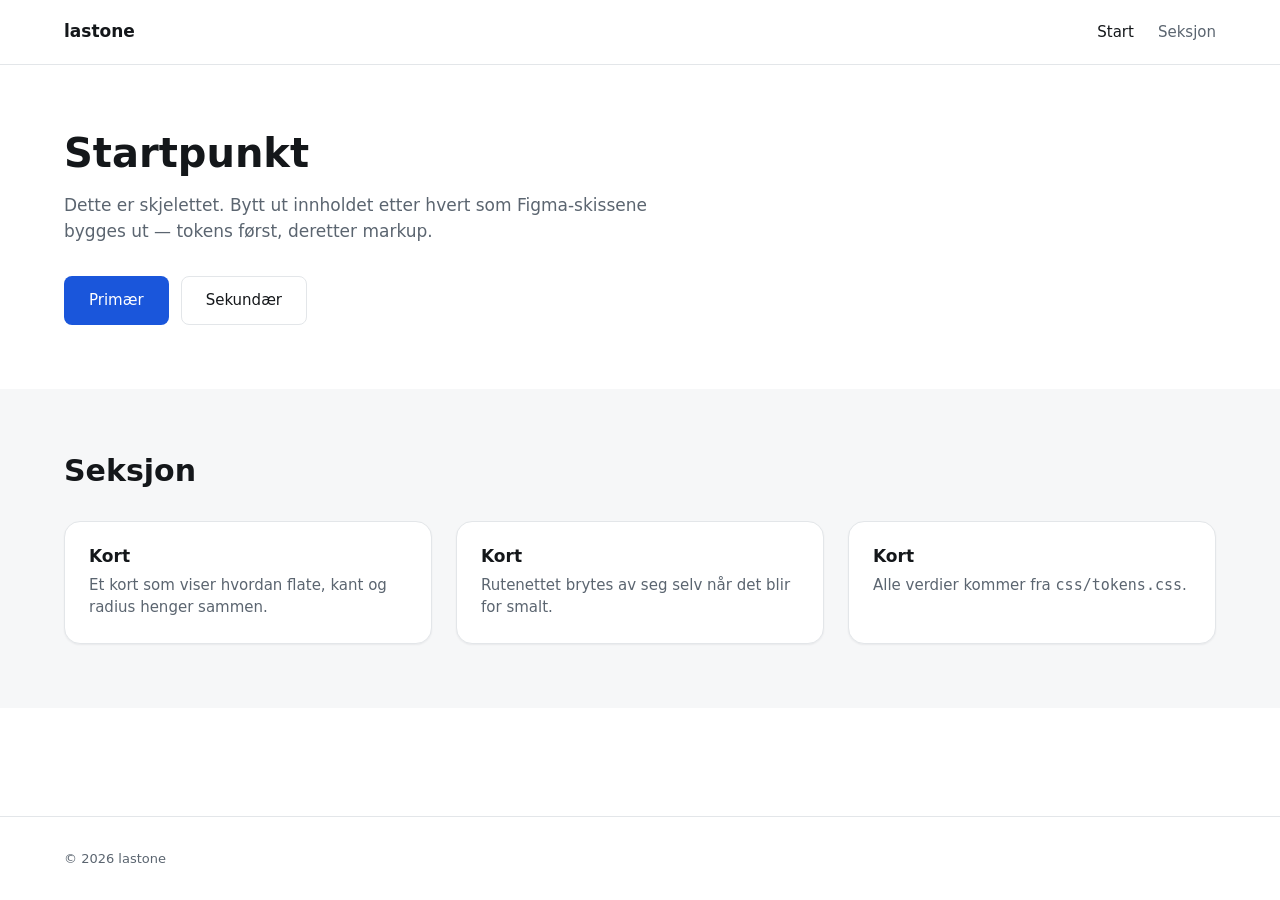
==== index.html @ d3afb503 "chore: scaffold plain HTML/CSS site No build step: index.html plus three stylesheets. tokens.css hol" ====
<!doctype html>
<html lang="no">
  <head>
    <meta charset="utf-8" />
    <meta name="viewport" content="width=device-width, initial-scale=1" />
    <title>lastone</title>
    <meta name="description" content="" />

    <link rel="stylesheet" href="css/tokens.css" />
    <link rel="stylesheet" href="css/base.css" />
    <link rel="stylesheet" href="css/styles.css" />
  </head>
  <body>
    <div class="page">
      <a class="skip-link" href="#main">Hopp til innhold</a>

      <header class="site-header">
        <div class="container site-header__inner">
          <a class="site-header__logo" href="/">lastone</a>
          <nav class="site-nav" aria-label="Hovedmeny">
            <a href="#main" aria-current="page">Start</a>
            <a href="#seksjon">Seksjon</a>
          </nav>
        </div>
      </header>

      <main class="site-main" id="main">
        <!-- Replace everything below with the sections from the Figma sketch.
             One <section> per Figma frame, each with an accessible name. -->
        <section class="hero" aria-labelledby="hero-title">
          <div class="container">
            <h1 id="hero-title">Startpunkt</h1>
            <p class="hero__lead">
              Dette er skjelettet. Bytt ut innholdet etter hvert som
              Figma-skissene bygges ut — tokens først, deretter markup.
            </p>
            <div class="hero__actions">
              <a class="button button--primary" href="#seksjon">Primær</a>
              <a class="button button--secondary" href="#seksjon">Sekundær</a>
            </div>
          </div>
        </section>

        <section class="section section--subtle" aria-labelledby="seksjon-title" id="seksjon">
          <div class="container">
            <h2 id="seksjon-title">Seksjon</h2>
            <div class="card-grid section__body">
              <article class="card">
                <h3 class="card__title">Kort</h3>
                <p class="card__body">
                  Et kort som viser hvordan flate, kant og radius henger sammen.
                </p>
              </article>
              <article class="card">
                <h3 class="card__title">Kort</h3>
                <p class="card__body">
                  Rutenettet brytes av seg selv når det blir for smalt.
                </p>
              </article>
              <article class="card">
                <h3 class="card__title">Kort</h3>
                <p class="card__body">
                  Alle verdier kommer fra <code>css/tokens.css</code>.
                </p>
              </article>
            </div>
          </div>
        </section>
      </main>

      <footer class="site-footer">
        <div class="container">
          <p>© 2026 lastone</p>
        </div>
      </footer>
    </div>
  </body>
</html>
---- css/tokens.css ----
/* ---------------------------------------------------------------------------
   tokens.css — the single source of truth for values that come from Figma.
   Every colour, size, radius and font in this site should resolve to a token
   declared here. If a value is not in this file, it does not belong in a rule.
   Keep the names aligned with the Figma variable names so drift is visible.
   --------------------------------------------------------------------------- */

:root {
  color-scheme: light;

  /* --- Colour ------------------------------------------------------------ */
  --color-bg: #ffffff;
  --color-bg-subtle: #f6f7f8;
  --color-surface: #ffffff;
  --color-border: #e3e6e9;

  --color-fg: #14171a;
  --color-fg-muted: #5b6570;
  --color-fg-inverse: #ffffff;

  --color-accent: #1a56db;
  --color-accent-hover: #1746b0;
  --color-focus: #1a56db;

  /* --- Typography -------------------------------------------------------- */
  --font-sans: system-ui, -apple-system, "Segoe UI", Roboto, Helvetica, Arial,
    sans-serif;
  --font-mono: ui-monospace, SFMono-Regular, Menlo, Consolas, monospace;

  --font-size-100: 0.8125rem; /* 13px */
  --font-size-200: 0.9375rem; /* 15px */
  --font-size-300: 1.0625rem; /* 17px */
  --font-size-400: 1.375rem; /*  22px */
  --font-size-500: 1.875rem; /*  30px */
  --font-size-600: 2.5rem; /*    40px */

  --line-height-tight: 1.2;
  --line-height-normal: 1.5;

  --font-weight-regular: 400;
  --font-weight-medium: 500;
  --font-weight-bold: 700;

  /* --- Space ------------------------------------------------------------- */
  --space-050: 0.25rem; /*  4px */
  --space-100: 0.5rem; /*   8px */
  --space-150: 0.75rem; /* 12px */
  --space-200: 1rem; /*    16px */
  --space-300: 1.5rem; /*  24px */
  --space-400: 2rem; /*    32px */
  --space-600: 3rem; /*    48px */
  --space-800: 4rem; /*    64px */

  /* --- Shape ------------------------------------------------------------- */
  --radius-sm: 4px;
  --radius-md: 8px;
  --radius-lg: 16px;
  --radius-full: 9999px;

  --border-width: 1px;

  /* --- Elevation --------------------------------------------------------- */
  --shadow-100: 0 1px 2px rgb(20 23 26 / 0.06);
  --shadow-200: 0 4px 12px rgb(20 23 26 / 0.08);

  /* --- Layout ------------------------------------------------------------ */
  --page-max-width: 1200px;
  --page-gutter: var(--space-300);
}

/* Dark values live in one place too. Delete this block if the Figma file has
   no dark variant. */
@media (prefers-color-scheme: dark) {
  :root:not([data-theme="light"]) {
    color-scheme: dark;

    --color-bg: #101215;
    --color-bg-subtle: #171a1e;
    --color-surface: #1b1f24;
    --color-border: #2b3239;
    --color-fg: #f2f4f6;
    --color-fg-muted: #a3adb8;
    --color-fg-inverse: #14171a;
    --color-accent: #6aa0ff;
    --color-accent-hover: #8ab6ff;
    --color-focus: #6aa0ff;
  }
}
---- css/base.css ----
/* ---------------------------------------------------------------------------
   base.css — reset and element defaults. Nothing here knows about a specific
   page or component; it only makes raw HTML behave predictably.
   --------------------------------------------------------------------------- */

*,
*::before,
*::after {
  box-sizing: border-box;
}

* {
  margin: 0;
}

html {
  -webkit-text-size-adjust: 100%;
}

body {
  min-height: 100vh;
  background: var(--color-bg);
  color: var(--color-fg);
  font-family: var(--font-sans);
  font-size: var(--font-size-200);
  line-height: var(--line-height-normal);
  -webkit-font-smoothing: antialiased;
}

img,
picture,
svg,
video,
canvas {
  display: block;
  max-width: 100%;
  height: auto;
}

input,
button,
textarea,
select {
  font: inherit;
  color: inherit;
}

h1,
h2,
h3,
h4 {
  line-height: var(--line-height-tight);
  font-weight: var(--font-weight-bold);
  text-wrap: balance;
}

h1 { font-size: var(--font-size-600); }
h2 { font-size: var(--font-size-500); }
h3 { font-size: var(--font-size-400); }
h4 { font-size: var(--font-size-300); }

p,
li {
  text-wrap: pretty;
}

a {
  color: var(--color-accent);
  text-decoration-thickness: 1px;
  text-underline-offset: 2px;
}

a:hover {
  color: var(--color-accent-hover);
}

/* One focus ring for the whole site, and never remove it. */
:focus-visible {
  outline: 2px solid var(--color-focus);
  outline-offset: 2px;
}

hr {
  border: 0;
  border-top: var(--border-width) solid var(--color-border);
}

/* Visually hidden but available to screen readers. */
.visually-hidden {
  position: absolute;
  width: 1px;
  height: 1px;
  padding: 0;
  margin: -1px;
  overflow: hidden;
  clip-path: inset(50%);
  white-space: nowrap;
}

@media (prefers-reduced-motion: reduce) {
  *,
  *::before,
  *::after {
    animation-duration: 0.01ms !important;
    animation-iteration-count: 1 !important;
    transition-duration: 0.01ms !important;
    scroll-behavior: auto !important;
  }
}
---- css/styles.css ----
/* ---------------------------------------------------------------------------
   styles.css — layout and components for this site.
   Only tokens from tokens.css may appear as values here. If a Figma sketch
   needs a value that has no token, add the token first.
   --------------------------------------------------------------------------- */

/* --- Layout primitives --------------------------------------------------- */

.page {
  display: flex;
  flex-direction: column;
  min-height: 100vh;
}

.container {
  width: 100%;
  max-width: var(--page-max-width);
  margin-inline: auto;
  padding-inline: var(--page-gutter);
}

.stack > * + * {
  margin-block-start: var(--space-200);
}

.section {
  padding-block: var(--space-800);
}

.section--subtle {
  background: var(--color-bg-subtle);
}

/* --- Site header --------------------------------------------------------- */

.site-header {
  border-block-end: var(--border-width) solid var(--color-border);
  background: var(--color-surface);
}

.site-header__inner {
  display: flex;
  align-items: center;
  justify-content: space-between;
  gap: var(--space-300);
  min-height: var(--space-800);
}

.site-header__logo {
  font-size: var(--font-size-300);
  font-weight: var(--font-weight-bold);
  color: var(--color-fg);
  text-decoration: none;
}

.site-nav {
  display: flex;
  align-items: center;
  gap: var(--space-300);
}

.site-nav a {
  color: var(--color-fg-muted);
  text-decoration: none;
  font-size: var(--font-size-200);
}

.site-nav a:hover,
.site-nav a[aria-current="page"] {
  color: var(--color-fg);
}

/* --- Main ---------------------------------------------------------------- */

.site-main {
  flex: 1;
}

.hero {
  padding-block: var(--space-800);
}

.hero__lead {
  max-width: 60ch;
  margin-block-start: var(--space-200);
  font-size: var(--font-size-300);
  color: var(--color-fg-muted);
}

.hero__actions {
  display: flex;
  flex-wrap: wrap;
  gap: var(--space-150);
  margin-block-start: var(--space-400);
}

/* --- Button -------------------------------------------------------------- */

.button {
  display: inline-flex;
  align-items: center;
  justify-content: center;
  gap: var(--space-100);
  padding: var(--space-150) var(--space-300);
  border: var(--border-width) solid transparent;
  border-radius: var(--radius-md);
  font-size: var(--font-size-200);
  font-weight: var(--font-weight-medium);
  text-decoration: none;
  cursor: pointer;
  transition: background-color 120ms ease, border-color 120ms ease;
}

.button--primary {
  background: var(--color-accent);
  color: var(--color-fg-inverse);
}

.button--primary:hover {
  background: var(--color-accent-hover);
  color: var(--color-fg-inverse);
}

.button--secondary {
  background: var(--color-surface);
  border-color: var(--color-border);
  color: var(--color-fg);
}

.button--secondary:hover {
  background: var(--color-bg-subtle);
  color: var(--color-fg);
}

/* --- Card ---------------------------------------------------------------- */

.card-grid {
  display: grid;
  grid-template-columns: repeat(auto-fit, minmax(16rem, 1fr));
  gap: var(--space-300);
}

.card {
  padding: var(--space-300);
  background: var(--color-surface);
  border: var(--border-width) solid var(--color-border);
  border-radius: var(--radius-lg);
  box-shadow: var(--shadow-100);
}

.card__title {
  font-size: var(--font-size-300);
}

.card__body {
  margin-block-start: var(--space-100);
  color: var(--color-fg-muted);
}

/* --- Site footer --------------------------------------------------------- */

.site-footer {
  padding-block: var(--space-400);
  border-block-start: var(--border-width) solid var(--color-border);
  color: var(--color-fg-muted);
  font-size: var(--font-size-100);
}

/* --- Skip link ----------------------------------------------------------- */

.skip-link {
  position: absolute;
  inset-inline-start: var(--space-200);
  inset-block-start: var(--space-200);
  z-index: 10;
  padding: var(--space-100) var(--space-200);
  background: var(--color-surface);
  border: var(--border-width) solid var(--color-border);
  border-radius: var(--radius-sm);
  color: var(--color-fg);
  text-decoration: none;
  transform: translateY(calc(-1 * var(--space-800)));
}

.skip-link:focus-visible {
  transform: none;
}

/* Body of a section, separated from its heading. */
.section__body {
  margin-block-start: var(--space-400);
}
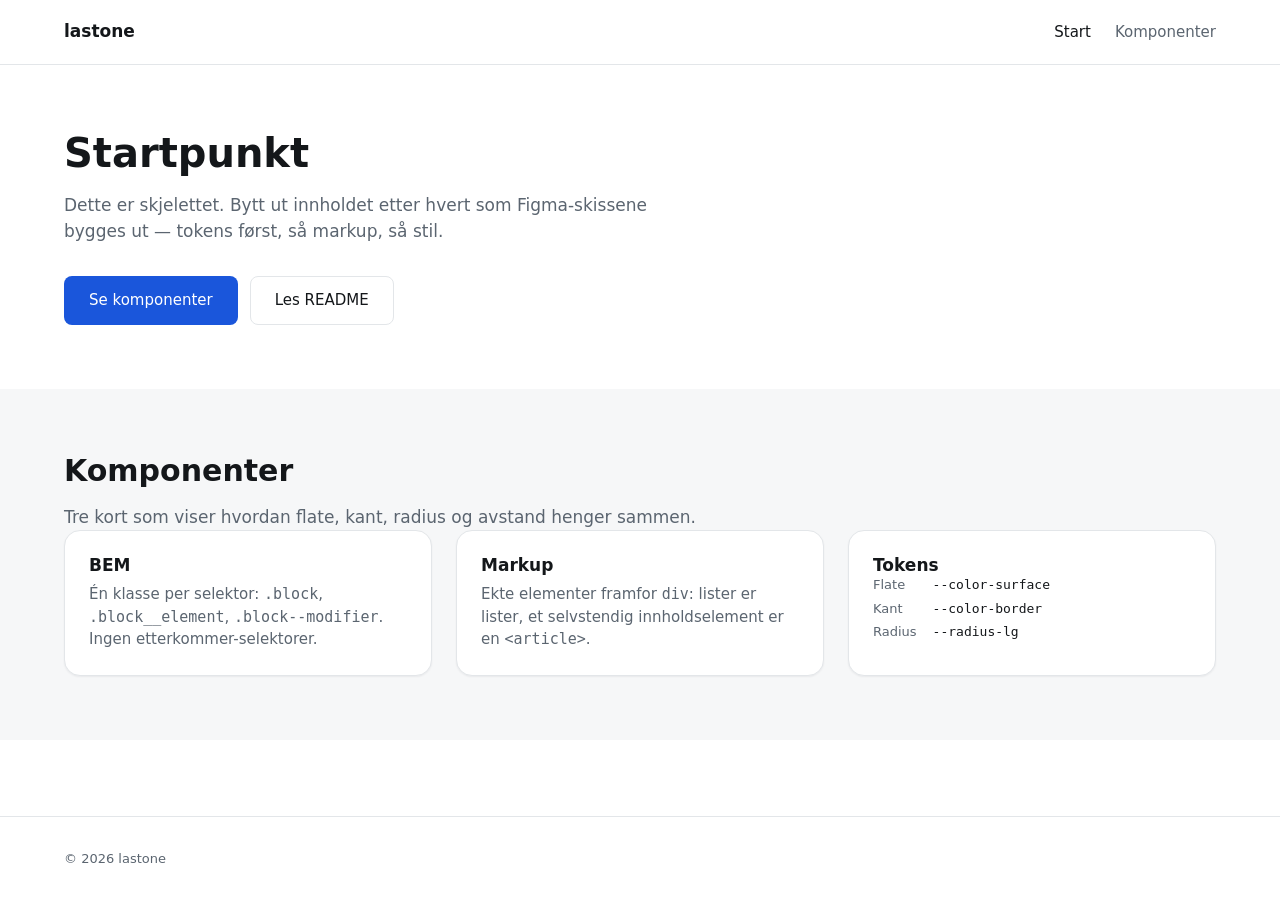
==== commit ca472003: "refactor: classic BEM in CSS, semantic elements in HTML The block layer is now single-class BEM thro" ====
--- a/index.html
+++ b/index.html
@@ -10,69 +10,126 @@
     <link rel="stylesheet" href="css/base.css" />
     <link rel="stylesheet" href="css/styles.css" />
   </head>
-  <body>
-    <div class="page">
-      <a class="skip-link" href="#main">Hopp til innhold</a>
 
-      <header class="site-header">
-        <div class="container site-header__inner">
-          <a class="site-header__logo" href="/">lastone</a>
-          <nav class="site-nav" aria-label="Hovedmeny">
-            <a href="#main" aria-current="page">Start</a>
-            <a href="#seksjon">Seksjon</a>
-          </nav>
+  <!-- The page block sits on <body> itself, so there is no wrapper div. Every
+       landmark below is a real element: one <header>, one <nav>, one <main>,
+       one <footer>. Sections are <section> with an accessible name, lists are
+       lists, and a card is an <article> because it stands on its own. -->
+  <body class="page">
+    <a class="skip-link" href="#main">Hopp til innhold</a>
+
+    <header class="page__header site-header">
+      <div class="site-header__inner">
+        <a class="site-header__logo" href="/">lastone</a>
+
+        <nav class="main-nav" aria-label="Hovedmeny">
+          <ul class="main-nav__list">
+            <li class="main-nav__item">
+              <a
+                class="main-nav__link main-nav__link--current"
+                href="#main"
+                aria-current="page"
+                >Start</a
+              >
+            </li>
+            <li class="main-nav__item">
+              <a class="main-nav__link" href="#komponenter">Komponenter</a>
+            </li>
+          </ul>
+        </nav>
+      </div>
+    </header>
+
+    <main class="page__main" id="main">
+      <!-- One <section> per frame in the Figma sketch. Each is named by its own
+           heading through aria-labelledby, so the landmark list reads as an
+           outline of the page. -->
+      <section class="section hero" aria-labelledby="hero-title">
+        <div class="section__inner">
+          <h1 class="hero__title" id="hero-title">Startpunkt</h1>
+
+          <p class="hero__lead">
+            Dette er skjelettet. Bytt ut innholdet etter hvert som
+            Figma-skissene bygges ut — tokens først, så markup, så stil.
+          </p>
+
+          <!-- A row of actions is a list of actions. -->
+          <ul class="hero__actions">
+            <li>
+              <a class="button button--primary" href="#komponenter"
+                >Se komponenter</a
+              >
+            </li>
+            <li>
+              <a class="button button--secondary" href="README.md"
+                >Les README</a
+              >
+            </li>
+          </ul>
         </div>
-      </header>
+      </section>
 
-      <main class="site-main" id="main">
-        <!-- Replace everything below with the sections from the Figma sketch.
-             One <section> per Figma frame, each with an accessible name. -->
-        <section class="hero" aria-labelledby="hero-title">
-          <div class="container">
-            <h1 id="hero-title">Startpunkt</h1>
-            <p class="hero__lead">
-              Dette er skjelettet. Bytt ut innholdet etter hvert som
-              Figma-skissene bygges ut — tokens først, deretter markup.
-            </p>
-            <div class="hero__actions">
-              <a class="button button--primary" href="#seksjon">Primær</a>
-              <a class="button button--secondary" href="#seksjon">Sekundær</a>
-            </div>
-          </div>
-        </section>
+      <section
+        class="section section--subtle"
+        id="komponenter"
+        aria-labelledby="komponenter-title"
+      >
+        <div class="section__inner">
+          <h2 class="section__title" id="komponenter-title">Komponenter</h2>
 
-        <section class="section section--subtle" aria-labelledby="seksjon-title" id="seksjon">
-          <div class="container">
-            <h2 id="seksjon-title">Seksjon</h2>
-            <div class="card-grid section__body">
-              <article class="card">
-                <h3 class="card__title">Kort</h3>
+          <p class="section__lead">
+            Tre kort som viser hvordan flate, kant, radius og avstand henger
+            sammen.
+          </p>
+
+          <ul class="card-list section__body">
+            <li class="card-list__item">
+              <article class="card" aria-labelledby="card-bem-title">
+                <h3 class="card__title" id="card-bem-title">BEM</h3>
                 <p class="card__body">
-                  Et kort som viser hvordan flate, kant og radius henger sammen.
+                  Én klasse per selektor:
+                  <code>.block</code>, <code>.block__element</code>,
+                  <code>.block--modifier</code>. Ingen etterkommer-selektorer.
                 </p>
               </article>
-              <article class="card">
-                <h3 class="card__title">Kort</h3>
+            </li>
+
+            <li class="card-list__item">
+              <article class="card" aria-labelledby="card-markup-title">
+                <h3 class="card__title" id="card-markup-title">Markup</h3>
                 <p class="card__body">
-                  Rutenettet brytes av seg selv når det blir for smalt.
+                  Ekte elementer framfor <code>div</code>: lister er lister,
+                  et selvstendig innholdselement er en
+                  <code>&lt;article&gt;</code>.
                 </p>
               </article>
-              <article class="card">
-                <h3 class="card__title">Kort</h3>
-                <p class="card__body">
-                  Alle verdier kommer fra <code>css/tokens.css</code>.
-                </p>
+            </li>
+
+            <li class="card-list__item">
+              <article class="card" aria-labelledby="card-tokens-title">
+                <h3 class="card__title" id="card-tokens-title">Tokens</h3>
+                <!-- Label/value pairs are a description list, not two spans. -->
+                <dl class="spec-list card__body">
+                  <dt class="spec-list__term">Flate</dt>
+                  <dd class="spec-list__value">--color-surface</dd>
+                  <dt class="spec-list__term">Kant</dt>
+                  <dd class="spec-list__value">--color-border</dd>
+                  <dt class="spec-list__term">Radius</dt>
+                  <dd class="spec-list__value">--radius-lg</dd>
+                </dl>
               </article>
-            </div>
-          </div>
-        </section>
-      </main>
+            </li>
+          </ul>
+        </div>
+      </section>
+    </main>
 
-      <footer class="site-footer">
-        <div class="container">
-          <p>© 2026 lastone</p>
-        </div>
-      </footer>
-    </div>
+    <footer class="page__footer site-footer">
+      <div class="site-footer__inner">
+        <p class="site-footer__copyright">
+          © <time datetime="2026">2026</time> lastone
+        </p>
+      </div>
+    </footer>
   </body>
 </html>
--- a/css/styles.css
+++ b/css/styles.css
@@ -1,10 +1,30 @@
 /* ---------------------------------------------------------------------------
-   styles.css — layout and components for this site.
-   Only tokens from tokens.css may appear as values here. If a Figma sketch
-   needs a value that has no token, add the token first.
+   styles.css — the block layer.
+
+   Classic BEM. Every rule is a single class of the form:
+
+       .block            an independent, reusable thing
+       .block__element   a part that only makes sense inside its block
+       .block--modifier  a variant of a block (or of an element)
+
+   Rules of the layer, kept deliberately strict:
+   - One class per selector. No descendant, child or element selectors — a
+     block must never style its children by tag, or a semantic change in the
+     HTML silently changes the styling.
+   - No `!important`, no ids, no nesting. Every selector has the same weight,
+     so source order is the only thing that ever decides a conflict.
+   - Elements are flat: `.card__title`, never `.card__body__title`.
+   - Values come from tokens.css. A raw hex or px here is a bug.
+   - Blocks may be mixed on one element (`class="page__main section"`) — that
+     is how a block is placed without a wrapper div.
+
+   Raw element styling lives in base.css, which is the reset layer and the one
+   place tag selectors are allowed.
    --------------------------------------------------------------------------- */
 
-/* --- Layout primitives --------------------------------------------------- */
+/* ===========================================================================
+   page — the outer frame, applied to <body>. Keeps the footer at the bottom.
+   =========================================================================== */
 
 .page {
   display: flex;
@@ -12,79 +32,137 @@
   min-height: 100vh;
 }
 
-.container {
+.page__main {
+  flex: 1;
+}
+
+/* ===========================================================================
+   skip-link — the first focusable thing on the page. Off-screen until focus.
+   =========================================================================== */
+
+.skip-link {
+  position: absolute;
+  inset-inline-start: var(--space-200);
+  inset-block-start: var(--space-200);
+  z-index: 10;
+  padding: var(--space-100) var(--space-200);
+  border: var(--border-width) solid var(--color-border);
+  border-radius: var(--radius-sm);
+  background: var(--color-surface);
+  color: var(--color-fg);
+  text-decoration: none;
+  transform: translateY(calc(-1 * var(--space-800)));
+}
+
+.skip-link:focus-visible {
+  transform: none;
+}
+
+/* ===========================================================================
+   site-header
+   =========================================================================== */
+
+.site-header {
+  border-block-end: var(--border-width) solid var(--color-border);
+  background: var(--color-surface);
+}
+
+/* The one non-semantic element per block: a wrapper that centres the content
+   column. Nothing else about the block depends on it. */
+.site-header__inner {
+  display: flex;
+  align-items: center;
+  justify-content: space-between;
+  gap: var(--space-300);
+  width: 100%;
+  max-width: var(--page-max-width);
+  min-height: var(--space-800);
+  margin-inline: auto;
+  padding-inline: var(--page-gutter);
+}
+
+.site-header__logo {
+  color: var(--color-fg);
+  font-size: var(--font-size-300);
+  font-weight: var(--font-weight-bold);
+  text-decoration: none;
+}
+
+/* ===========================================================================
+   main-nav
+   =========================================================================== */
+
+.main-nav__list {
+  display: flex;
+  align-items: center;
+  gap: var(--space-300);
+  margin: 0;
+  padding: 0;
+  list-style: none;
+}
+
+.main-nav__link {
+  color: var(--color-fg-muted);
+  font-size: var(--font-size-200);
+  text-decoration: none;
+}
+
+.main-nav__link:hover {
+  color: var(--color-fg);
+}
+
+.main-nav__link--current {
+  color: var(--color-fg);
+  font-weight: var(--font-weight-medium);
+}
+
+/* ===========================================================================
+   section — a band of the page. One per frame in the sketch.
+   =========================================================================== */
+
+.section {
+  padding-block: var(--space-800);
+}
+
+.section--subtle {
+  background: var(--color-bg-subtle);
+}
+
+.section__inner {
   width: 100%;
   max-width: var(--page-max-width);
   margin-inline: auto;
   padding-inline: var(--page-gutter);
 }
 
-.stack > * + * {
+.section__title {
+  font-size: var(--font-size-500);
+}
+
+.section__lead {
+  max-width: 60ch;
   margin-block-start: var(--space-200);
-}
-
-.section {
-  padding-block: var(--space-800);
-}
-
-.section--subtle {
-  background: var(--color-bg-subtle);
-}
-
-/* --- Site header --------------------------------------------------------- */
-
-.site-header {
-  border-block-end: var(--border-width) solid var(--color-border);
-  background: var(--color-surface);
-}
-
-.site-header__inner {
-  display: flex;
-  align-items: center;
-  justify-content: space-between;
-  gap: var(--space-300);
-  min-height: var(--space-800);
-}
-
-.site-header__logo {
+  color: var(--color-fg-muted);
   font-size: var(--font-size-300);
-  font-weight: var(--font-weight-bold);
-  color: var(--color-fg);
-  text-decoration: none;
-}
-
-.site-nav {
-  display: flex;
-  align-items: center;
-  gap: var(--space-300);
-}
-
-.site-nav a {
-  color: var(--color-fg-muted);
-  text-decoration: none;
-  font-size: var(--font-size-200);
-}
-
-.site-nav a:hover,
-.site-nav a[aria-current="page"] {
-  color: var(--color-fg);
-}
-
-/* --- Main ---------------------------------------------------------------- */
-
-.site-main {
-  flex: 1;
-}
-
-.hero {
-  padding-block: var(--space-800);
+}
+
+.section__body {
+  margin-block-start: var(--space-400);
+}
+
+/* ===========================================================================
+   hero
+   =========================================================================== */
+
+.hero__title {
+  font-size: var(--font-size-600);
 }
 
 .hero__lead {
   max-width: 60ch;
   margin-block-start: var(--space-200);
+  color: var(--color-fg-muted);
   font-size: var(--font-size-300);
-  color: var(--color-fg-muted);
 }
 
 .hero__actions {
@@ -92,9 +170,13 @@
   flex-wrap: wrap;
   gap: var(--space-150);
   margin-block-start: var(--space-400);
-}
-
-/* --- Button -------------------------------------------------------------- */
+  padding: 0;
+  list-style: none;
+}
+
+/* ===========================================================================
+   button
+   =========================================================================== */
 
 .button {
   display: inline-flex;
@@ -122,8 +204,8 @@
 }
 
 .button--secondary {
+  border-color: var(--color-border);
   background: var(--color-surface);
-  border-color: var(--color-border);
   color: var(--color-fg);
 }
 
@@ -132,19 +214,33 @@
   color: var(--color-fg);
 }
 
-/* --- Card ---------------------------------------------------------------- */
-
-.card-grid {
+/* ===========================================================================
+   card-list — a list of cards. The list owns the grid, the card owns itself.
+   =========================================================================== */
+
+.card-list {
   display: grid;
   grid-template-columns: repeat(auto-fit, minmax(16rem, 1fr));
   gap: var(--space-300);
-}
+  margin: 0;
+  padding: 0;
+  list-style: none;
+}
+
+.card-list__item {
+  display: flex;
+}
+
+/* ===========================================================================
+   card
+   =========================================================================== */
 
 .card {
+  flex: 1;
   padding: var(--space-300);
-  background: var(--color-surface);
   border: var(--border-width) solid var(--color-border);
   border-radius: var(--radius-lg);
+  background: var(--color-surface);
   box-shadow: var(--shadow-100);
 }
 
@@ -157,7 +253,31 @@
   color: var(--color-fg-muted);
 }
 
-/* --- Site footer --------------------------------------------------------- */
+/* ===========================================================================
+   spec-list — a <dl> of label/value pairs.
+   =========================================================================== */
+
+.spec-list {
+  display: grid;
+  grid-template-columns: auto 1fr;
+  gap: var(--space-050) var(--space-200);
+  margin: 0;
+  font-size: var(--font-size-100);
+}
+
+.spec-list__term {
+  color: var(--color-fg-muted);
+}
+
+.spec-list__value {
+  margin: 0;
+  color: var(--color-fg);
+  font-family: var(--font-mono);
+}
+
+/* ===========================================================================
+   site-footer
+   =========================================================================== */
 
 .site-footer {
   padding-block: var(--space-400);
@@ -166,27 +286,18 @@
   font-size: var(--font-size-100);
 }
 
-/* --- Skip link ----------------------------------------------------------- */
-
-.skip-link {
-  position: absolute;
-  inset-inline-start: var(--space-200);
-  inset-block-start: var(--space-200);
-  z-index: 10;
-  padding: var(--space-100) var(--space-200);
-  background: var(--color-surface);
-  border: var(--border-width) solid var(--color-border);
-  border-radius: var(--radius-sm);
-  color: var(--color-fg);
-  text-decoration: none;
-  transform: translateY(calc(-1 * var(--space-800)));
-}
-
-.skip-link:focus-visible {
-  transform: none;
-}
-
-/* Body of a section, separated from its heading. */
-.section__body {
-  margin-block-start: var(--space-400);
-}
+.site-footer__inner {
+  display: flex;
+  flex-wrap: wrap;
+  align-items: center;
+  justify-content: space-between;
+  gap: var(--space-200);
+  width: 100%;
+  max-width: var(--page-max-width);
+  margin-inline: auto;
+  padding-inline: var(--page-gutter);
+}
+
+.site-footer__copyright {
+  margin: 0;
+}
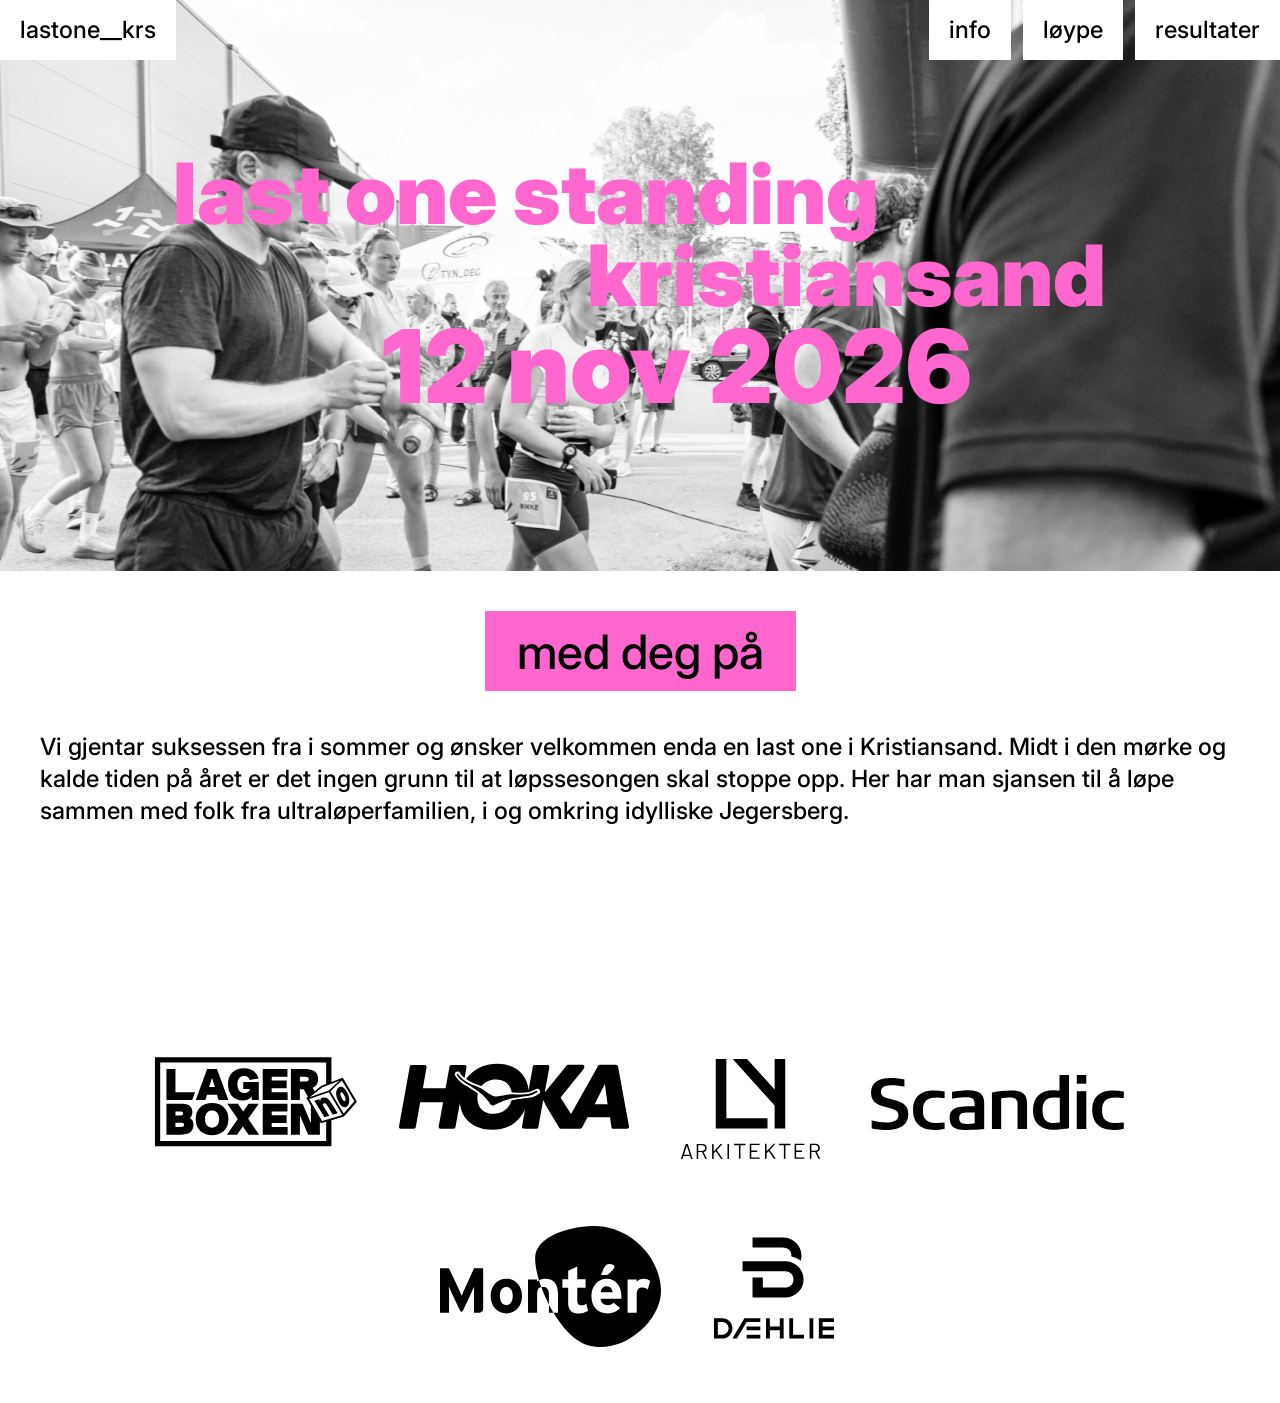
==== commit df9764fa: "feat: Button component states, and make the results filter work Implements Figma's Button component " ====
--- a/index.html
+++ b/index.html
@@ -3,133 +3,133 @@
   <head>
     <meta charset="utf-8" />
     <meta name="viewport" content="width=device-width, initial-scale=1" />
-    <title>lastone</title>
-    <meta name="description" content="" />
+    <title>lastone__krs — last one standing kristiansand</title>
+    <meta name="description" content="Last one standing i Kristiansand, 12. november 2026. Løp så lenge du klarer i og rundt Jegersberg." />
+
+    <link rel="preconnect" href="https://fonts.googleapis.com" />
+    <link rel="preconnect" href="https://fonts.gstatic.com" crossorigin />
+    <link
+      rel="stylesheet"
+      href="https://fonts.googleapis.com/css2?family=Inter:opsz,wght@14..32,500;14..32,900&amp;display=swap"
+    />
 
     <link rel="stylesheet" href="css/tokens.css" />
     <link rel="stylesheet" href="css/base.css" />
     <link rel="stylesheet" href="css/styles.css" />
   </head>
 
-  <!-- The page block sits on <body> itself, so there is no wrapper div. Every
-       landmark below is a real element: one <header>, one <nav>, one <main>,
-       one <footer>. Sections are <section> with an accessible name, lists are
-       lists, and a card is an <article> because it stands on its own. -->
+  <!-- One <header>, one <main>, one <footer>. The page block sits on <body>,
+       so there is no wrapper div; the only div per block is its content-column
+       wrapper. -->
   <body class="page">
     <a class="skip-link" href="#main">Hopp til innhold</a>
 
-    <header class="page__header site-header">
-      <div class="site-header__inner">
-        <a class="site-header__logo" href="/">lastone</a>
+    <header class="page__header page__header--overlay">
+      <nav class="site-nav" aria-label="Hovedmeny">
+        <a class="site-nav__brand pill" href="index.html">lastone__krs</a>
 
-        <nav class="main-nav" aria-label="Hovedmeny">
-          <ul class="main-nav__list">
-            <li class="main-nav__item">
-              <a
-                class="main-nav__link main-nav__link--current"
-                href="#main"
-                aria-current="page"
-                >Start</a
-              >
+        <ul class="site-nav__list">
+            <li class="site-nav__item">
+              <a class="site-nav__link pill" href="info.html">info</a>
             </li>
-            <li class="main-nav__item">
-              <a class="main-nav__link" href="#komponenter">Komponenter</a>
+            <li class="site-nav__item">
+              <a class="site-nav__link pill" href="loype.html">løype</a>
             </li>
-          </ul>
-        </nav>
-      </div>
+            <li class="site-nav__item">
+              <a class="site-nav__link pill" href="resultater.html">resultater</a>
+            </li>
+        </ul>
+      </nav>
     </header>
 
     <main class="page__main" id="main">
-      <!-- One <section> per frame in the Figma sketch. Each is named by its own
-           heading through aria-labelledby, so the landmark list reads as an
-           outline of the page. -->
-      <section class="section hero" aria-labelledby="hero-title">
-        <div class="section__inner">
-          <h1 class="hero__title" id="hero-title">Startpunkt</h1>
+      <!-- Figma: Hero, 1512x675, nav laid over the photo. -->
+      <section class="hero" aria-labelledby="hero-title">
+        <img
+          class="hero__image"
+          src="assets/images/hero.jpg"
+          alt="Løpere samlet ved start i Jegersberg, i svart-hvitt."
+          width="1600"
+          height="715"
+        />
 
-          <p class="hero__lead">
-            Dette er skjelettet. Bytt ut innholdet etter hvert som
-            Figma-skissene bygges ut — tokens først, så markup, så stil.
-          </p>
-
-          <!-- A row of actions is a list of actions. -->
-          <ul class="hero__actions">
-            <li>
-              <a class="button button--primary" href="#komponenter"
-                >Se komponenter</a
-              >
-            </li>
-            <li>
-              <a class="button button--secondary" href="README.md"
-                >Les README</a
-              >
-            </li>
-          </ul>
-        </div>
+        <h1 class="hero__title" id="hero-title">
+          <span class="hero__line hero__line--name">last one standing</span>
+          <span class="hero__line hero__line--place">kristiansand</span>
+          <time class="hero__line hero__line--date" datetime="2026-11-12"
+            >12 nov 2026</time
+          >
+        </h1>
       </section>
 
-      <section
-        class="section section--subtle"
-        id="komponenter"
-        aria-labelledby="komponenter-title"
-      >
-        <div class="section__inner">
-          <h2 class="section__title" id="komponenter-title">Komponenter</h2>
+      <div class="page__body page__body--center">
+        <!-- GAP: this is a Button in Figma but carries no target. Rendered as a
+             static tagline until there is a påmelding URL to point it at. -->
+        <p class="pill pill--primary pill--static">med deg på</p>
 
-          <p class="section__lead">
-            Tre kort som viser hvordan flate, kant, radius og avstand henger
-            sammen.
-          </p>
-
-          <ul class="card-list section__body">
-            <li class="card-list__item">
-              <article class="card" aria-labelledby="card-bem-title">
-                <h3 class="card__title" id="card-bem-title">BEM</h3>
-                <p class="card__body">
-                  Én klasse per selektor:
-                  <code>.block</code>, <code>.block__element</code>,
-                  <code>.block--modifier</code>. Ingen etterkommer-selektorer.
-                </p>
-              </article>
-            </li>
-
-            <li class="card-list__item">
-              <article class="card" aria-labelledby="card-markup-title">
-                <h3 class="card__title" id="card-markup-title">Markup</h3>
-                <p class="card__body">
-                  Ekte elementer framfor <code>div</code>: lister er lister,
-                  et selvstendig innholdselement er en
-                  <code>&lt;article&gt;</code>.
-                </p>
-              </article>
-            </li>
-
-            <li class="card-list__item">
-              <article class="card" aria-labelledby="card-tokens-title">
-                <h3 class="card__title" id="card-tokens-title">Tokens</h3>
-                <!-- Label/value pairs are a description list, not two spans. -->
-                <dl class="spec-list card__body">
-                  <dt class="spec-list__term">Flate</dt>
-                  <dd class="spec-list__value">--color-surface</dd>
-                  <dt class="spec-list__term">Kant</dt>
-                  <dd class="spec-list__value">--color-border</dd>
-                  <dt class="spec-list__term">Radius</dt>
-                  <dd class="spec-list__value">--radius-lg</dd>
-                </dl>
-              </article>
-            </li>
-          </ul>
-        </div>
-      </section>
+        <p class="intro">Vi gjentar suksessen fra i sommer og ønsker velkommen enda en last one i Kristiansand. Midt i den mørke og kalde tiden på året er det ingen grunn til at løpssesongen skal stoppe opp. Her har man sjansen til å løpe sammen med folk fra ultraløperfamilien, i og omkring idylliske Jegersberg.</p>
+      </div>
     </main>
 
-    <footer class="page__footer site-footer">
-      <div class="site-footer__inner">
-        <p class="site-footer__copyright">
-          © <time datetime="2026">2026</time> lastone
-        </p>
-      </div>
+    <footer class="page__footer sponsors">
+      <h2 class="visually-hidden">Sponsorer</h2>
+
+      <ul class="sponsors__list">
+          <li class="sponsors__item">
+            <img
+              class="sponsors__logo"
+              src="assets/logos/sponsor-1.svg"
+              alt="Lagerboxen.no"
+              width="208"
+              height="150"
+            />
+          </li>
+          <li class="sponsors__item">
+            <img
+              class="sponsors__logo"
+              src="assets/logos/sponsor-2.svg"
+              alt="HOKA"
+              width="243"
+              height="150"
+            />
+          </li>
+          <li class="sponsors__item">
+            <img
+              class="sponsors__logo"
+              src="assets/logos/sponsor-3.svg"
+              alt="LY Arkitekter"
+              width="158"
+              height="150"
+            />
+          </li>
+          <li class="sponsors__item">
+            <img
+              class="sponsors__logo"
+              src="assets/logos/sponsor-4.svg"
+              alt="Scandic"
+              width="265"
+              height="150"
+            />
+          </li>
+          <li class="sponsors__item">
+            <img
+              class="sponsors__logo"
+              src="assets/logos/sponsor-5.svg"
+              alt="Montér"
+              width="231"
+              height="150"
+            />
+          </li>
+          <li class="sponsors__item">
+            <img
+              class="sponsors__logo"
+              src="assets/logos/sponsor-6.svg"
+              alt="Dæhlie"
+              width="144"
+              height="150"
+            />
+          </li>
+      </ul>
     </footer>
   </body>
 </html>
--- a/css/tokens.css
+++ b/css/tokens.css
@@ -1,88 +1,90 @@
 /* ---------------------------------------------------------------------------
-   tokens.css — the single source of truth for values that come from Figma.
-   Every colour, size, radius and font in this site should resolve to a token
-   declared here. If a value is not in this file, it does not belong in a rule.
-   Keep the names aligned with the Figma variable names so drift is visible.
+   tokens.css — every value that comes from Figma.
+
+   Source: KRSUltra, page "Lastone" (frames Index / Info / Course / Results),
+   read off the nodes themselves at the 1512px design width.
+
+   NOTE ON THE FIGMA VARIABLE COLLECTION: the file carries a variable set
+   ("Collection 1") built around a purple accent (#4C3267) with Light mode
+   only. These four frames do not use it — they use flat #000/#fff and the
+   pink below. The names here follow that collection's naming so the two can
+   be reconciled later, but the VALUES are what the frames actually contain.
    --------------------------------------------------------------------------- */
 
 :root {
   color-scheme: light;
 
-  /* --- Colour ------------------------------------------------------------ */
-  --color-bg: #ffffff;
-  --color-bg-subtle: #f6f7f8;
-  --color-surface: #ffffff;
-  --color-border: #e3e6e9;
+  /* --- Colour ------------------------------------------------------------
+     Three colours in the whole design. The pink is the only accent. */
+  --color-surface-white: #ffffff;
+  --color-surface-invert: #000000;
+  --color-surface-accent: #ff67cf;
 
-  --color-fg: #14171a;
-  --color-fg-muted: #5b6570;
-  --color-fg-inverse: #ffffff;
+  /* Hover surfaces, from the Button and Row component sets. The mint is the
+     only place a fourth colour enters the design. */
+  --color-surface-hover: #82f682; /*     Button / Default  -> Hover */
+  --color-surface-row-hover: #fff0fa; /* Row    / Default  -> Hover */
 
-  --color-accent: #1a56db;
-  --color-accent-hover: #1746b0;
-  --color-focus: #1a56db;
+  --color-text-default: #000000;
+  --color-text-invert: #ffffff;
 
-  /* --- Typography -------------------------------------------------------- */
-  --font-sans: system-ui, -apple-system, "Segoe UI", Roboto, Helvetica, Arial,
-    sans-serif;
-  --font-mono: ui-monospace, SFMono-Regular, Menlo, Consolas, monospace;
+  --color-stroke-default: #000000;
 
-  --font-size-100: 0.8125rem; /* 13px */
-  --font-size-200: 0.9375rem; /* 15px */
-  --font-size-300: 1.0625rem; /* 17px */
-  --font-size-400: 1.375rem; /*  22px */
-  --font-size-500: 1.875rem; /*  30px */
-  --font-size-600: 2.5rem; /*    40px */
+  /* --- Typography --------------------------------------------------------
+     Inter, in two weights: Medium (500) for everything that reads as text,
+     Black (900) for the display type and table headers. */
+  --font-sans: "Inter", system-ui, -apple-system, "Segoe UI", Roboto, sans-serif;
 
-  --line-height-tight: 1.2;
-  --line-height-normal: 1.5;
+  --font-weight-medium: 500;
+  --font-weight-black: 900;
 
-  --font-weight-regular: 400;
-  --font-weight-medium: 500;
-  --font-weight-bold: 700;
+  /* Figma sizes are fixed at 1512px wide. Each token keeps the Figma value as
+     its ceiling and scales down with the viewport, so the design holds at
+     1512 and stays readable below it. The vw figure is the Figma px as a
+     share of 1512 (e.g. 100 / 1512 = 6.61vw). */
+  --font-size-table: clamp(0.875rem, 1.32vw, 1.25rem); /*   20px */
+  --font-size-body: clamp(1.125rem, 1.85vw, 1.75rem); /*    28px */
+  --font-size-marker: clamp(1.25rem, 2.12vw, 2rem); /*      32px */
+  --font-size-lead: clamp(1.5rem, 2.65vw, 2.5rem); /*       40px */
+  --font-size-cta: clamp(1.75rem, 3.7vw, 3.5rem); /*        56px */
+  --font-size-page-title: clamp(2.5rem, 5.29vw, 5rem); /*   80px */
+  --font-size-hero: clamp(2rem, 6.61vw, 6.25rem); /*       100px */
+  --font-size-hero-lead: clamp(2.375rem, 7.94vw, 7.5rem); /* 120px */
 
-  /* --- Space ------------------------------------------------------------- */
-  --space-050: 0.25rem; /*  4px */
-  --space-100: 0.5rem; /*   8px */
-  --space-150: 0.75rem; /* 12px */
-  --space-200: 1rem; /*    16px */
-  --space-300: 1.5rem; /*  24px */
-  --space-400: 2rem; /*    32px */
-  --space-600: 3rem; /*    48px */
-  --space-800: 4rem; /*    64px */
+  /* Figma leaves display type on AUTO line-height; body text is set to 135%. */
+  --line-height-display: 1;
+  --line-height-body: 1.35;
 
-  /* --- Shape ------------------------------------------------------------- */
-  --radius-sm: 4px;
-  --radius-md: 8px;
-  --radius-lg: 16px;
-  --radius-full: 9999px;
+  /* --- Space -------------------------------------------------------------
+     The file's Space/SP-* scale. */
+  --space-04: 4px;
+  --space-08: 8px;
+  --space-12: 12px;
+  --space-16: 16px;
+  --space-20: 20px;
+  --space-24: 24px;
+  --space-32: 32px;
+  --space-40: 40px;
+  --space-48: 48px;
+  --space-64: 64px;
 
-  --border-width: 1px;
-
-  /* --- Elevation --------------------------------------------------------- */
-  --shadow-100: 0 1px 2px rgb(20 23 26 / 0.06);
-  --shadow-200: 0 4px 12px rgb(20 23 26 / 0.08);
+  /* Values the frames use that are NOT on the SP scale. Kept as tokens rather
+     than inlined so the drift stays countable — see the gaps table in README. */
+  --space-off-10: 10px; /*  button padding-block                    */
+  --space-off-36: 36px; /*  sponsor row gap                         */
+  --space-off-80: 80px; /*  indent of the info list and the table   */
+  --space-off-160: 160px; /* space above the sponsor row            */
 
   /* --- Layout ------------------------------------------------------------ */
-  --page-max-width: 1200px;
-  --page-gutter: var(--space-300);
+  --page-width: 1512px; /* the Figma frame width                    */
+  --page-gutter: var(--space-40); /* Main has 40px padding all round */
+  --content-width: 1432px; /* page width minus the gutters          */
+  --measure-facts: 1086px; /* width of a Bullet in Figma            */
+  --measure-table: 976px; /* width of the results Table in Figma    */
+
+  --size-control: 60px; /*      nav / toggle button height  */
+  --size-control-lg: 80px; /*   the index CTA button height  */
+  --size-sponsor: 150px; /*     sponsor logo box height     */
+  --hero-ratio: 1512 / 675;
+  --map-ratio: 1432 / 900;
 }
-
-/* Dark values live in one place too. Delete this block if the Figma file has
-   no dark variant. */
-@media (prefers-color-scheme: dark) {
-  :root:not([data-theme="light"]) {
-    color-scheme: dark;
-
-    --color-bg: #101215;
-    --color-bg-subtle: #171a1e;
-    --color-surface: #1b1f24;
-    --color-border: #2b3239;
-    --color-fg: #f2f4f6;
-    --color-fg-muted: #a3adb8;
-    --color-fg-inverse: #14171a;
-    --color-accent: #6aa0ff;
-    --color-accent-hover: #8ab6ff;
-    --color-focus: #6aa0ff;
-  }
-}
--- a/css/base.css
+++ b/css/base.css
@@ -1,6 +1,5 @@
 /* ---------------------------------------------------------------------------
-   base.css — reset and element defaults. Nothing here knows about a specific
-   page or component; it only makes raw HTML behave predictably.
+   base.css — reset and element defaults. The only file that styles raw tags.
    --------------------------------------------------------------------------- */
 
 *,
@@ -19,22 +18,21 @@
 
 body {
   min-height: 100vh;
-  background: var(--color-bg);
-  color: var(--color-fg);
+  background: var(--color-surface-white);
+  color: var(--color-text-default);
   font-family: var(--font-sans);
-  font-size: var(--font-size-200);
-  line-height: var(--line-height-normal);
+  font-size: var(--font-size-body);
+  font-weight: var(--font-weight-medium);
+  line-height: var(--line-height-body);
   -webkit-font-smoothing: antialiased;
 }
 
 img,
 picture,
 svg,
-video,
-canvas {
+video {
   display: block;
   max-width: 100%;
-  height: auto;
 }
 
 input,
@@ -47,45 +45,34 @@
 
 h1,
 h2,
-h3,
-h4 {
-  line-height: var(--line-height-tight);
-  font-weight: var(--font-weight-bold);
-  text-wrap: balance;
-}
-
-h1 { font-size: var(--font-size-600); }
-h2 { font-size: var(--font-size-500); }
-h3 { font-size: var(--font-size-400); }
-h4 { font-size: var(--font-size-300); }
-
-p,
-li {
-  text-wrap: pretty;
+h3 {
+  font-weight: var(--font-weight-black);
+  line-height: var(--line-height-display);
 }
 
 a {
-  color: var(--color-accent);
-  text-decoration-thickness: 1px;
-  text-underline-offset: 2px;
+  color: inherit;
 }
 
-a:hover {
-  color: var(--color-accent-hover);
+table {
+  border-collapse: collapse;
 }
 
-/* One focus ring for the whole site, and never remove it. */
+fieldset {
+  border: 0;
+  padding: 0;
+}
+
+/* One focus ring for the whole site, and never removed. Black rather than the
+   accent: the ring has to read against white, the mint hover, the pink Primary
+   button and the black Invert button, and the offset puts it on the page
+   ground in every one of those cases. */
 :focus-visible {
-  outline: 2px solid var(--color-focus);
+  outline: 3px solid var(--color-text-default);
   outline-offset: 2px;
 }
 
-hr {
-  border: 0;
-  border-top: var(--border-width) solid var(--color-border);
-}
-
-/* Visually hidden but available to screen readers. */
+/* Available to screen readers, invisible on screen. */
 .visually-hidden {
   position: absolute;
   width: 1px;
--- a/css/styles.css
+++ b/css/styles.css
@@ -1,32 +1,29 @@
 /* ---------------------------------------------------------------------------
    styles.css — the block layer.
 
-   Classic BEM. Every rule is a single class of the form:
-
-       .block            an independent, reusable thing
-       .block__element   a part that only makes sense inside its block
-       .block--modifier  a variant of a block (or of an element)
-
-   Rules of the layer, kept deliberately strict:
-   - One class per selector. No descendant, child or element selectors — a
-     block must never style its children by tag, or a semantic change in the
-     HTML silently changes the styling.
-   - No `!important`, no ids, no nesting. Every selector has the same weight,
-     so source order is the only thing that ever decides a conflict.
-   - Elements are flat: `.card__title`, never `.card__body__title`.
+   Classic BEM. Every rule is a single class:
+       .block  .block__element  .block--modifier
+
+   - One class per selector. No descendant, child or tag selectors, so the
+     markup can change element for element without the styling moving.
+   - Flat elements: .card__title, never .card__body__title.
+   - No ids, no !important, no nesting. Equal weight everywhere, so source
+     order is the only thing that resolves a conflict.
+   - Blocks are mixed onto slots (class="site-nav__link pill") rather than
+     wrapped in a div.
    - Values come from tokens.css. A raw hex or px here is a bug.
-   - Blocks may be mixed on one element (`class="page__main section"`) — that
-     is how a block is placed without a wrapper div.
-
-   Raw element styling lives in base.css, which is the reset layer and the one
-   place tag selectors are allowed.
+
+   The ONE deliberate exception is the state pair
+   `.filter__input:checked + .filter__label`. Both sides are single classes;
+   the combinator carries a state that cannot be expressed without JS.
    --------------------------------------------------------------------------- */
 
 /* ===========================================================================
-   page — the outer frame, applied to <body>. Keeps the footer at the bottom.
+   page — the outer frame, on <body>.
    =========================================================================== */
 
 .page {
+  position: relative;
   display: flex;
   flex-direction: column;
   min-height: 100vh;
@@ -34,24 +31,48 @@
 
 .page__main {
   flex: 1;
-}
-
-/* ===========================================================================
-   skip-link — the first focusable thing on the page. Off-screen until focus.
+  display: flex;
+  flex-direction: column;
+}
+
+/* The nav sits above the page flow on Index, laid over the hero image. */
+.page__header--overlay {
+  position: absolute;
+  inset-block-start: 0;
+  inset-inline: 0;
+  z-index: 1;
+}
+
+/* The content column. Figma's "Main": 40px padding, 40px gap, 1512 max. */
+.page__body {
+  display: flex;
+  flex-direction: column;
+  gap: var(--space-40);
+  width: 100%;
+  max-width: var(--page-width);
+  margin-inline: auto;
+  padding: var(--space-40);
+}
+
+.page__body--center {
+  align-items: center;
+}
+
+/* ===========================================================================
+   skip-link
    =========================================================================== */
 
 .skip-link {
   position: absolute;
-  inset-inline-start: var(--space-200);
-  inset-block-start: var(--space-200);
+  inset-inline-start: var(--space-20);
+  inset-block-start: var(--space-20);
   z-index: 10;
-  padding: var(--space-100) var(--space-200);
-  border: var(--border-width) solid var(--color-border);
-  border-radius: var(--radius-sm);
-  background: var(--color-surface);
-  color: var(--color-fg);
+  padding: var(--space-08) var(--space-16);
+  background: var(--color-surface-white);
+  color: var(--color-text-default);
+  font-size: var(--font-size-table);
   text-decoration: none;
-  transform: translateY(calc(-1 * var(--space-800)));
+  transform: translateY(-200%);
 }
 
 .skip-link:focus-visible {
@@ -59,245 +80,499 @@
 }
 
 /* ===========================================================================
-   site-header
-   =========================================================================== */
-
-.site-header {
-  border-block-end: var(--border-width) solid var(--color-border);
-  background: var(--color-surface);
-}
-
-/* The one non-semantic element per block: a wrapper that centres the content
-   column. Nothing else about the block depends on it. */
-.site-header__inner {
+   site-nav — 60px tall, brand left, links right with a 12px gap.
+   =========================================================================== */
+
+.site-nav {
   display: flex;
   align-items: center;
   justify-content: space-between;
-  gap: var(--space-300);
-  width: 100%;
-  max-width: var(--page-max-width);
-  min-height: var(--space-800);
+  gap: var(--space-20);
+  width: 100%;
+  max-width: var(--page-width);
+  min-height: var(--size-control);
   margin-inline: auto;
-  padding-inline: var(--page-gutter);
-}
-
-.site-header__logo {
-  color: var(--color-fg);
-  font-size: var(--font-size-300);
-  font-weight: var(--font-weight-bold);
-  text-decoration: none;
-}
-
-/* ===========================================================================
-   main-nav
-   =========================================================================== */
-
-.main-nav__list {
-  display: flex;
-  align-items: center;
-  gap: var(--space-300);
+}
+
+.site-nav__brand {
+  min-height: var(--size-control);
+}
+
+.site-nav__list {
+  display: flex;
+  align-items: center;
+  gap: var(--space-12);
   margin: 0;
   padding: 0;
   list-style: none;
 }
 
-.main-nav__link {
-  color: var(--color-fg-muted);
-  font-size: var(--font-size-200);
+.site-nav__link {
+  min-height: var(--size-control);
+}
+
+/* ===========================================================================
+   pill — Figma's "Button" component set (node 1562:1046).
+
+   Two variant axes, six combinations, all of them below:
+
+       Property 1  Default | Primary | Invert     -> the modifier
+       Property 2  Default | Hover               -> :hover
+
+   | variant | resting                  | hover                     |
+   |---------|--------------------------|---------------------------|
+   | Default | white bg, black text     | mint #82f682, black text  |
+   | Invert  | black bg, white text     | white bg, black text      |
+   | Primary | pink bg, black text, 56px| black bg, pink text       |
+
+   Figma swaps the variants with no transition, so these do too. Add an easing
+   here if you want one — it is not in the design.
+   =========================================================================== */
+
+.pill {
+  display: inline-flex;
+  align-items: center;
+  justify-content: center;
+  padding: var(--space-off-10) var(--space-20);
+  background: var(--color-surface-white);
+  color: var(--color-text-default);
+  font-size: var(--font-size-body);
+  font-weight: var(--font-weight-medium);
+  line-height: 1.21;
   text-decoration: none;
-}
-
-.main-nav__link:hover {
-  color: var(--color-fg);
-}
-
-.main-nav__link--current {
-  color: var(--color-fg);
+  white-space: nowrap;
+}
+
+.pill:hover {
+  background: var(--color-surface-hover);
+  color: var(--color-text-default);
+}
+
+.pill--invert {
+  background: var(--color-surface-invert);
+  color: var(--color-text-invert);
+}
+
+.pill--invert:hover {
+  background: var(--color-surface-white);
+  color: var(--color-text-default);
+}
+
+.pill--invert:focus-visible {
+  outline-color: var(--color-surface-invert);
+}
+
+/* Primary carries its own size: Figma fixes it at 80px, and its line box is
+   taller than that once padding is added, so the block padding comes off and
+   min-height sets the height. */
+.pill--primary {
+  min-height: var(--size-control-lg);
+  padding-block: 0;
+  padding-inline: var(--space-32);
+  background: var(--color-surface-accent);
+  color: var(--color-text-default);
+  font-size: var(--font-size-cta);
+}
+
+.pill--primary:hover {
+  background: var(--color-surface-invert);
+  color: var(--color-surface-accent);
+}
+
+/* The index tagline is a Primary button in Figma but has no target yet (see
+   the gaps table), so it is not interactive and must not answer to the
+   pointer. Re-asserts the resting state; drop this modifier the day the
+   påmelding URL exists and the hover comes back on its own. */
+.pill--static {
+  cursor: default;
+}
+
+.pill--static:hover {
+  background: var(--color-surface-accent);
+  color: var(--color-text-default);
+}
+
+/* ===========================================================================
+   hero — full-bleed photo with the event name laid over it.
+   =========================================================================== */
+
+.hero {
+  position: relative;
+  width: 100%;
+  aspect-ratio: var(--hero-ratio);
+  overflow: hidden;
+}
+
+.hero__image {
+  width: 100%;
+  height: 100%;
+  object-fit: cover;
+}
+
+/* Figma places the three lines by hand inside a 1105x339 box at 204,168.
+   Percentages keep that arrangement at any width. */
+.hero__title {
+  position: absolute;
+  inset-block-start: 24.89%;
+  inset-inline-start: 13.49%;
+  width: 73.08%;
+  aspect-ratio: 1105 / 339;
+  margin: 0;
+}
+
+.hero__line {
+  position: absolute;
+  display: block;
+  color: var(--color-surface-accent);
+  font-size: var(--font-size-hero);
+  font-weight: var(--font-weight-black);
+  line-height: 1.21;
+  white-space: nowrap;
+}
+
+.hero__line--name {
+  inset-block-start: 0;
+  inset-inline-start: 0;
+}
+
+.hero__line--place {
+  inset-block-start: 28.61%;
+  inset-inline-start: 44.34%;
+}
+
+.hero__line--date {
+  inset-block-start: 57.23%;
+  inset-inline-start: 22.35%;
+  font-size: var(--font-size-hero-lead);
+}
+
+/* ===========================================================================
+   page-title — the "__name" display heading. The underscores are decoration,
+   so they come from CSS and stay out of the accessible name.
+   =========================================================================== */
+
+.page-title {
+  font-size: var(--font-size-page-title);
+  font-weight: var(--font-weight-black);
+  line-height: 1.21;
+}
+
+.page-title::before {
+  content: "__";
+}
+
+/* ===========================================================================
+   intro — the standing paragraph that opens every page.
+   =========================================================================== */
+
+.intro {
+  width: 100%;
+  font-size: var(--font-size-body);
+  line-height: var(--line-height-body);
+}
+
+/* ===========================================================================
+   fact-list — Figma's "Bullet" rows. A description list: bold term, then its
+   text, flowing as one paragraph with a hanging "___" marker.
+   =========================================================================== */
+
+.fact-list {
+  display: flex;
+  flex-direction: column;
+  gap: var(--space-40);
+  width: 100%;
+  max-width: var(--measure-facts);
+  margin: 0;
+  padding-block-start: var(--space-40);
+  padding-inline-start: var(--space-off-80);
+}
+
+.fact-list__item {
+  position: relative;
+  padding-inline-start: 45px;
+}
+
+.fact-list__term {
+  display: inline;
+  font-weight: var(--font-weight-black);
+}
+
+.fact-list__term::before {
+  content: "___";
+  position: absolute;
+  inset-inline-start: 0;
+  inset-block-start: 0;
+  font-size: var(--font-size-marker);
   font-weight: var(--font-weight-medium);
 }
 
-/* ===========================================================================
-   section — a band of the page. One per frame in the sketch.
-   =========================================================================== */
-
-.section {
-  padding-block: var(--space-800);
-}
-
-.section--subtle {
-  background: var(--color-bg-subtle);
-}
-
-.section__inner {
-  width: 100%;
-  max-width: var(--page-max-width);
+.fact-list__desc {
+  display: inline;
+  margin: 0;
+}
+
+/* ===========================================================================
+   course — the map, its caption and the GPX download.
+   =========================================================================== */
+
+.course__head {
+  display: flex;
+  flex-wrap: wrap;
+  align-items: center;
+  justify-content: space-between;
+  gap: var(--space-40);
+}
+
+.course__title {
+  font-size: var(--font-size-lead);
+  font-weight: var(--font-weight-medium);
+  line-height: 1.21;
+}
+
+.course__download {
+  display: inline-flex;
+  align-items: center;
+  gap: var(--space-20);
+  font-size: var(--font-size-lead);
+  line-height: 1.21;
+  text-decoration: none;
+}
+
+.course__download:hover {
+  text-decoration: underline;
+}
+
+.course__icon {
+  width: 0.775em;
+  height: 0.725em;
+}
+
+.course__map {
+  width: 100%;
+  aspect-ratio: var(--map-ratio);
+  margin-block-start: var(--space-40);
+}
+
+.course__image {
+  width: 100%;
+  height: 100%;
+  object-fit: cover;
+}
+
+/* ===========================================================================
+   filter — the Alle / Damer / Herrer toggle above the results.
+   =========================================================================== */
+
+.filter {
+  display: flex;
+  min-inline-size: 0;
+  margin: 0;
+  padding: 0;
+}
+
+.filter__input {
+  position: absolute;
+  width: 1px;
+  height: 1px;
+  overflow: hidden;
+  clip-path: inset(50%);
+}
+
+.filter__label {
+  min-height: var(--size-control);
+  cursor: pointer;
+}
+
+/* State, not descendant styling: both sides are single classes. A checked
+   label is the Invert variant of the button, hover included. */
+.filter__input:checked + .filter__label {
+  background: var(--color-surface-invert);
+  color: var(--color-text-invert);
+}
+
+.filter__input:checked + .filter__label:hover {
+  background: var(--color-surface-white);
+  color: var(--color-text-default);
+}
+
+.filter__input:focus-visible + .filter__label {
+  outline: 3px solid var(--color-surface-accent);
+  outline-offset: 2px;
+}
+
+/* Filtering, still with no JavaScript. Same category as the rule above: a
+   state on one named class deciding the appearance of another named class.
+   Classes only — no ids, no tag selectors. "Alle" needs no rule; it is the
+   absence of both.
+
+   The class each runner is filtered into is INFERRED FROM THEIR NAME, because
+   the results data has no class field. See the gaps table. */
+.results:has(.filter__input--women:checked) .results-table__row--men {
+  display: none;
+}
+
+.results:has(.filter__input--men:checked) .results-table__row--women {
+  display: none;
+}
+
+/* ===========================================================================
+   results-table
+   =========================================================================== */
+
+.results {
+  width: 100%;
+  padding-inline-start: var(--space-off-80);
+}
+
+.results__filter {
+  margin-block-end: var(--space-40);
+}
+
+/* Wide content scrolls inside its own box, never the page body. */
+.results__scroll {
+  width: 100%;
+  overflow-x: auto;
+}
+
+.results-table {
+  width: 100%;
+  min-width: 30rem;
+  max-width: var(--measure-table);
+  font-size: var(--font-size-table);
+  text-align: start;
+}
+
+.results-table__caption {
+  text-align: start;
+}
+
+.results-table__row {
+  border-block-end: 1px solid var(--color-stroke-default);
+}
+
+/* Figma's "Row" set (node 1566:2430) carries an ON_HOVER reaction. Only the
+   data rows have it — the header row is a separate modifier and stays put. */
+.results-table__row--data:hover {
+  background: var(--color-surface-row-hover);
+}
+
+.results-table__heading {
+  padding: var(--space-08) var(--space-12) var(--space-08) 0;
+  font-weight: var(--font-weight-black);
+  text-align: start;
+  white-space: nowrap;
+}
+
+.results-table__cell {
+  padding: var(--space-08) var(--space-12) var(--space-08) 0;
+  font-weight: var(--font-weight-medium);
+  text-align: start;
+}
+
+.results-table__col--rank {
+  width: 48px;
+}
+
+.results-table__col--laps {
+  width: 100px;
+}
+
+/* ===========================================================================
+   sponsors — the logo row that closes every page.
+   =========================================================================== */
+
+.sponsors {
+  width: 100%;
+  max-width: var(--page-width);
   margin-inline: auto;
-  padding-inline: var(--page-gutter);
-}
-
-.section__title {
-  font-size: var(--font-size-500);
-}
-
-.section__lead {
-  max-width: 60ch;
-  margin-block-start: var(--space-200);
-  color: var(--color-fg-muted);
-  font-size: var(--font-size-300);
-}
-
-.section__body {
-  margin-block-start: var(--space-400);
-}
-
-/* ===========================================================================
-   hero
-   =========================================================================== */
-
-.hero__title {
-  font-size: var(--font-size-600);
-}
-
-.hero__lead {
-  max-width: 60ch;
-  margin-block-start: var(--space-200);
-  color: var(--color-fg-muted);
-  font-size: var(--font-size-300);
-}
-
-.hero__actions {
+  padding: var(--space-off-160) var(--space-40) var(--space-40);
+}
+
+.sponsors__list {
   display: flex;
   flex-wrap: wrap;
-  gap: var(--space-150);
-  margin-block-start: var(--space-400);
-  padding: 0;
-  list-style: none;
-}
-
-/* ===========================================================================
-   button
-   =========================================================================== */
-
-.button {
-  display: inline-flex;
   align-items: center;
   justify-content: center;
-  gap: var(--space-100);
-  padding: var(--space-150) var(--space-300);
-  border: var(--border-width) solid transparent;
-  border-radius: var(--radius-md);
-  font-size: var(--font-size-200);
-  font-weight: var(--font-weight-medium);
-  text-decoration: none;
-  cursor: pointer;
-  transition: background-color 120ms ease, border-color 120ms ease;
-}
-
-.button--primary {
-  background: var(--color-accent);
-  color: var(--color-fg-inverse);
-}
-
-.button--primary:hover {
-  background: var(--color-accent-hover);
-  color: var(--color-fg-inverse);
-}
-
-.button--secondary {
-  border-color: var(--color-border);
-  background: var(--color-surface);
-  color: var(--color-fg);
-}
-
-.button--secondary:hover {
-  background: var(--color-bg-subtle);
-  color: var(--color-fg);
-}
-
-/* ===========================================================================
-   card-list — a list of cards. The list owns the grid, the card owns itself.
-   =========================================================================== */
-
-.card-list {
-  display: grid;
-  grid-template-columns: repeat(auto-fit, minmax(16rem, 1fr));
-  gap: var(--space-300);
+  gap: var(--space-off-36);
   margin: 0;
   padding: 0;
   list-style: none;
 }
 
-.card-list__item {
-  display: flex;
-}
-
-/* ===========================================================================
-   card
-   =========================================================================== */
-
-.card {
-  flex: 1;
-  padding: var(--space-300);
-  border: var(--border-width) solid var(--color-border);
-  border-radius: var(--radius-lg);
-  background: var(--color-surface);
-  box-shadow: var(--shadow-100);
-}
-
-.card__title {
-  font-size: var(--font-size-300);
-}
-
-.card__body {
-  margin-block-start: var(--space-100);
-  color: var(--color-fg-muted);
-}
-
-/* ===========================================================================
-   spec-list — a <dl> of label/value pairs.
-   =========================================================================== */
-
-.spec-list {
-  display: grid;
-  grid-template-columns: auto 1fr;
-  gap: var(--space-050) var(--space-200);
-  margin: 0;
-  font-size: var(--font-size-100);
-}
-
-.spec-list__term {
-  color: var(--color-fg-muted);
-}
-
-.spec-list__value {
-  margin: 0;
-  color: var(--color-fg);
-  font-family: var(--font-mono);
-}
-
-/* ===========================================================================
-   site-footer
-   =========================================================================== */
-
-.site-footer {
-  padding-block: var(--space-400);
-  border-block-start: var(--border-width) solid var(--color-border);
-  color: var(--color-fg-muted);
-  font-size: var(--font-size-100);
-}
-
-.site-footer__inner {
-  display: flex;
-  flex-wrap: wrap;
-  align-items: center;
-  justify-content: space-between;
-  gap: var(--space-200);
-  width: 100%;
-  max-width: var(--page-max-width);
-  margin-inline: auto;
-  padding-inline: var(--page-gutter);
-}
-
-.site-footer__copyright {
-  margin: 0;
-}
+.sponsors__item {
+  display: flex;
+  align-items: center;
+  justify-content: center;
+  height: var(--size-sponsor);
+}
+
+.sponsors__logo {
+  max-height: 100%;
+  width: auto;
+}
+
+/* ===========================================================================
+   Narrow viewports.
+
+   Figma has no finished small-screen frames — the two 402px "small" frames on
+   the page still hold 1512px children — so everything below this line is a
+   decision made in code, not a design that was handed over. See README.
+   =========================================================================== */
+
+@media (max-width: 768px) {
+  /* Laying the nav over the photo needs one uninterrupted row to read as a
+     nav. Once it wraps there is no such row, so it comes out of the overlay
+     and sits above the hero instead. */
+  .page__header--overlay {
+    position: static;
+    background: var(--color-surface-white);
+  }
+
+  /* The photo is a wide crop; a portrait hero would throw most of it away. */
+  .hero {
+    aspect-ratio: 1 / 1;
+  }
+
+  /* The hand-placed hero lines stop working once there is no room to indent
+     them; stack them instead. */
+  .hero__title {
+    position: absolute;
+    inset-block: auto var(--space-24);
+    inset-inline: var(--space-20);
+    width: auto;
+    aspect-ratio: auto;
+    display: flex;
+    flex-direction: column;
+  }
+
+  .hero__line {
+    position: static;
+    white-space: normal;
+  }
+
+  .site-nav {
+    flex-wrap: wrap;
+    row-gap: 0;
+    padding-inline: var(--space-04);
+  }
+
+  .fact-list {
+    padding-inline-start: 0;
+  }
+
+  .results {
+    padding-inline-start: 0;
+  }
+
+  .sponsors__list {
+    gap: var(--space-20);
+  }
+
+  .sponsors {
+    padding-block-start: var(--space-64);
+  }
+
+  .sponsors__item {
+    height: calc(var(--size-sponsor) / 2);
+  }
+}
